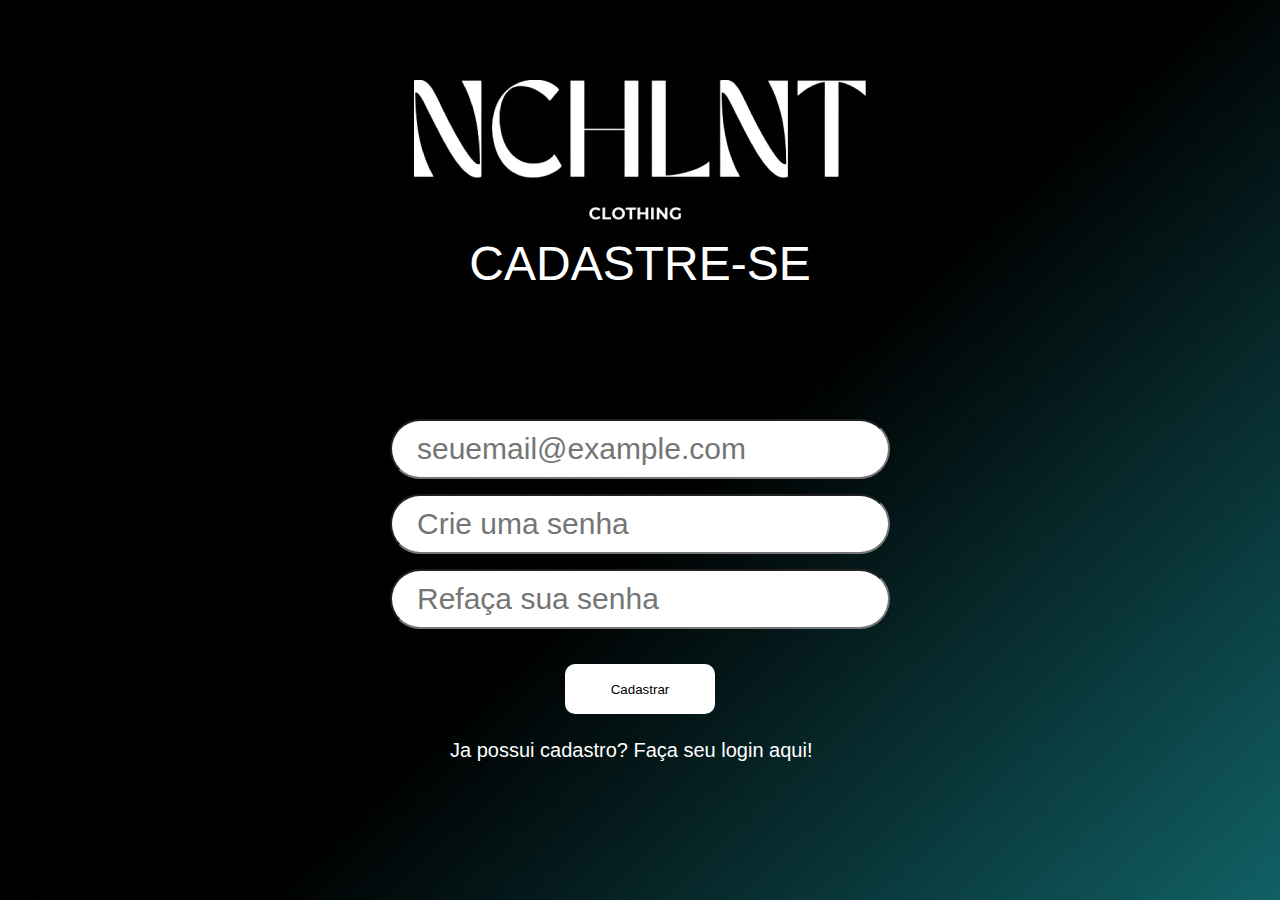
==== cadastro.html @ f1149b91 "." ====
<!DOCTYPE html>
<html lang="pt-br">
<head>
    <meta charset="UTF-8">
    <meta name="viewport" content="width=device-width, initial-scale=1.0">
    <link rel="stylesheet" href="css/cadastro.css">
    <title>NCHLNT</title>
</head>
<body>
 
    <img class="logo" src="img/logocadastro.png">
    <p class="title">CADASTRE-SE</p>
    <section class="cd">

        <div class="form">
           
            
                <input type="text" class="textarea"  placeholder="seuemail@example.com"></input>
                <input type="text" class="textarea"  placeholder="Crie uma senha"></input>
                <input type="text" class="textarea"  placeholder="Refaça sua senha"></input>

    

            <button class="button"><p>Cadastrar</p></button>

        </div>

        <a href="login.html" class="subtitle"> Ja possui cadastro? Faça seu login aqui! </a>
   
    </section>
</body>
</html>
---- css/cadastro.css ----
html {
    min-height: 100%;
    margin: 0;
}

body {
    font-family: Arial, sans-serif;
    background-image: url('../img/fundo.png');
    background-repeat: no-repeat;
    background-size: cover; 
    color: #fff;
    margin: 0;
    padding: 0;
    overflow-x: hidden;
    display: flex;
    flex-direction: column;
    align-items: center; 
}

.logo {
    margin-top: 5rem;
    max-width: 100%; 
    height: auto; 
}

.title {
    text-align: center; 
    font-size: 3rem;
    margin-top: 1rem; 
}

.cd {
    width: 100%;
    max-width: 500px; 
    margin: 5rem auto; 
}

.form {
    display: flex;
    flex-direction: column;
    align-items: center;
    width: 100%;
    height: 320px;
}

.textarea {
    width: 100%;
    max-width: 600px; 
    height: 60px;
    font-size: 1.875rem; 
    padding: 10px 25px;
    margin-bottom: 15px;
    border-radius: 30px;
    box-sizing: border-box; 
}

.button {
    width: 150px;
    height: 50px;
    margin-top: 20px;
    border-radius: 10px;
    background-color: #fff  ; 
    color: #000000; 
    border: none; 
    cursor: pointer; 
}

.subtitle {
    text-decoration: none;
    color: #fff;
    font-size: 1.25rem; 
    margin-left: 60px;
}


@media (max-width: 600px) {
    .title {
        font-size: 2rem; 
    }

    .cd {
        margin: 5rem 20px; 
    }

    .textarea {
        font-size: 1rem; 
    }

    .button {
        width: 100px; 
    }

    .subtitle {
        font-size: 1rem;
    }
}
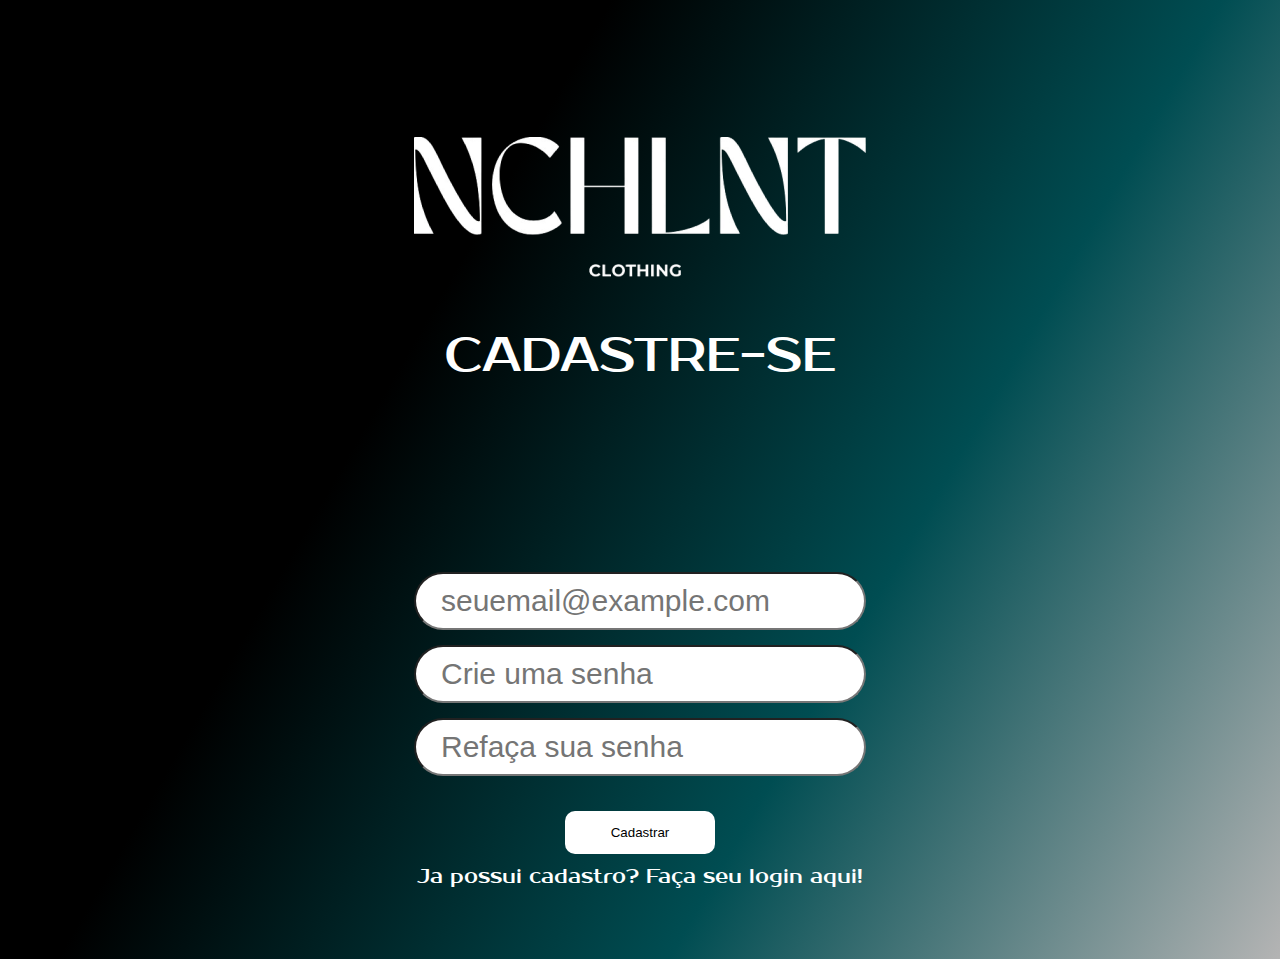
==== commit 9a2dbfac: "." ====
--- a/cadastro.html
+++ b/cadastro.html
@@ -3,30 +3,27 @@
 <head>
     <meta charset="UTF-8">
     <meta name="viewport" content="width=device-width, initial-scale=1.0">
-    <link rel="stylesheet" href="css/cadastro.css">
+    <link rel="stylesheet" href="css/login.css">
     <title>NCHLNT</title>
 </head>
 <body>
- 
-    <img class="logo" src="img/logocadastro.png">
-    <p class="title">CADASTRE-SE</p>
-    <section class="cd">
+    <section class="login">
+        <div class="logoLogin">
+            <img src="img/logocadastro.png">
+            <p class="title">CADASTRE-SE</p>
+        </div>
 
         <div class="form">
            
-            
-                <input type="text" class="textarea"  placeholder="seuemail@example.com"></input>
-                <input type="text" class="textarea"  placeholder="Crie uma senha"></input>
-                <input type="text" class="textarea"  placeholder="Refaça sua senha"></input>
-
-    
+            <input type="text" class="textarea"  placeholder="seuemail@example.com"></input>
+            <input type="text" class="textarea"  placeholder="Crie uma senha"></input>
+            <input type="text" class="textarea"  placeholder="Refaça sua senha"></input>
 
             <button class="button"><p>Cadastrar</p></button>
 
+            <a href="login.html" class="subtitle"> Ja possui cadastro? Faça seu login aqui! </a>
+        
         </div>
-
-        <a href="login.html" class="subtitle"> Ja possui cadastro? Faça seu login aqui! </a>
-   
     </section>
 </body>
 </html>--- a/css/login.css
+++ b/css/login.css
@@ -0,0 +1,118 @@
+@import url('https://fonts.googleapis.com/css2?family=Prosto+One&display=swap');
+
+html {
+    min-height: 100%;
+    margin: 0;
+    font-family: "Prosto One", sans-serif;
+    font-weight: 400;
+    font-style: normal;
+}
+
+body {
+    background: linear-gradient(120deg, #000, #000, #004D52, #B4B4B4);
+    background-repeat: no-repeat;
+    color: #fff;
+    margin: 0;
+    padding: 0;
+    display: flex;
+    flex-direction: column;
+    align-items: center;
+    justify-content: center;
+}
+.login{
+    display: flex;
+    height: 959px;
+    flex-direction: column;
+    justify-content: center;
+    align-items: center;
+    justify-content: space-evenly;
+}
+
+.logoLogin{
+    display: flex;
+    flex-direction: column;
+    justify-content: center;
+    align-items: center;
+    max-width: 100%; 
+    height: auto;
+}
+
+.title{
+    text-align: center;
+    font-size: 3rem; 
+}
+
+.cd {
+    width: 100%;
+    
+    max-width: 500px; 
+    margin: 4rem auto; 
+}
+
+.form {
+    
+    display: flex;
+    flex-direction: column;
+    align-items: center;
+    width: 100%;
+    height: 250px;
+}
+
+.textarea {
+    width: 100%;
+    max-width: 600px; 
+    height: 60px;
+    font-size: 1.875rem; 
+    padding: 10px 25px;
+    margin-bottom: 15px;
+    border-radius: 30px;
+    box-sizing: border-box; 
+}
+
+.button {
+    width: 150px;
+    height: 50px;
+    margin-top: 20px;
+    border-radius: 10px;
+    background-color: #fff  ; 
+    color: #000000; 
+    border: none; 
+    cursor: pointer; 
+}
+
+.subtitle {
+    margin-top: 10px;
+    text-decoration: none;
+    color: #fff;
+    font-size: 1.25rem; 
+}
+
+
+@media (max-width: 600px) {
+    .title {
+        font-size: 3rem; 
+    }
+
+    .cd {
+        margin: 5rem 20px; 
+
+    }
+
+    .textarea {
+        font-size: 1.5rem; 
+    }
+
+    .button {
+        width: 100px; 
+    }
+
+    .subtitle {
+        font-size: 1rem;
+
+    }
+    .form {
+        width: 80%;
+        height: 250px;
+    }
+
+}
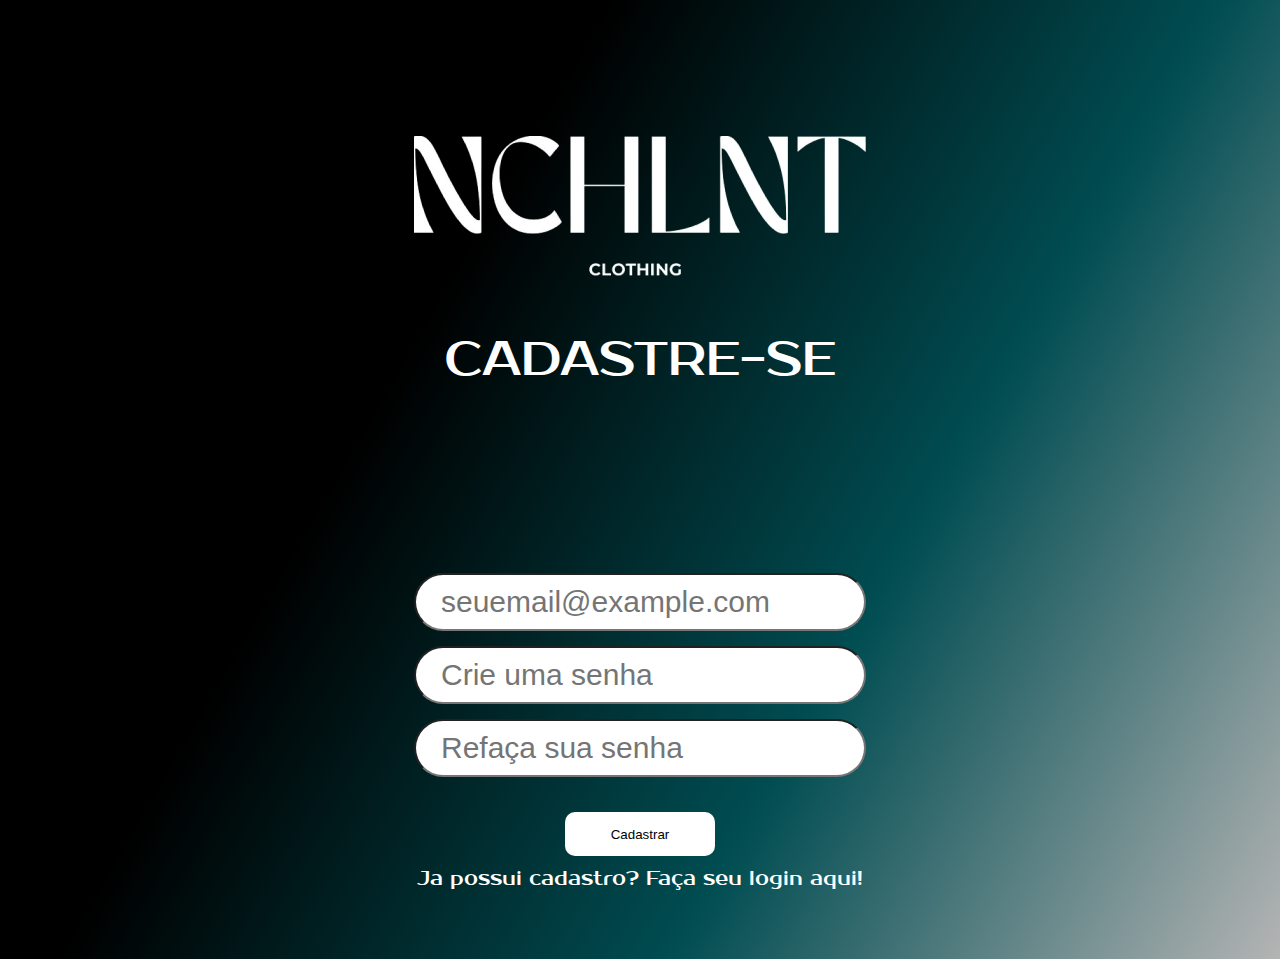
==== commit 7f108f14: "." ====
--- a/cadastro.html
+++ b/cadastro.html
@@ -9,7 +9,7 @@
 <body>
     <section class="login">
         <div class="logoLogin">
-            <img src="img/logocadastro.png">
+            <a href="index.html"><img src="img/logocadastro.png"></a>
             <p class="title">CADASTRE-SE</p>
         </div>
 
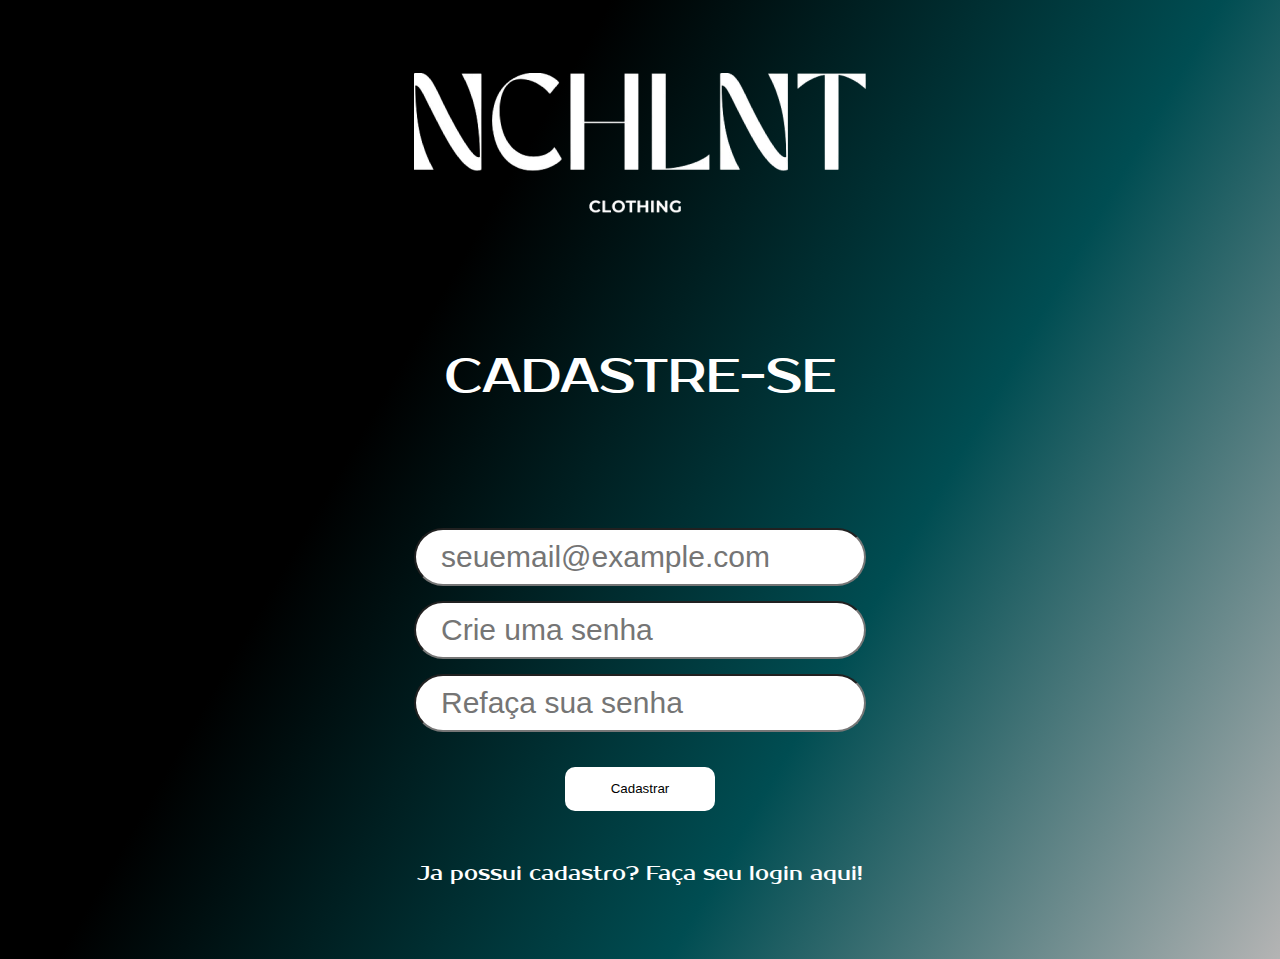
==== commit 2c80c297: "." ====
--- a/cadastro.html
+++ b/cadastro.html
@@ -21,9 +21,10 @@
 
             <button class="button"><p>Cadastrar</p></button>
 
-            <a href="login.html" class="subtitle"> Ja possui cadastro? Faça seu login aqui! </a>
+           
         
         </div>
+        <a href="login.html" class="subtitle"> Ja possui cadastro? Faça seu login aqui! </a>
     </section>
 </body>
 </html>--- a/css/login.css
+++ b/css/login.css
@@ -1,6 +1,6 @@
-@import url('https://fonts.googleapis.com/css2?family=Prosto+One&display=swap');
+@import url('https://fonts.googleapis.com/css2?family=Prosto+One&display=swap&#39');
 
-html {
+html{
     min-height: 100%;
     margin: 0;
     font-family: "Prosto One", sans-serif;
@@ -33,24 +33,25 @@
     flex-direction: column;
     justify-content: center;
     align-items: center;
-    max-width: 100%; 
+    max-width: 100%;
     height: auto;
+}
+.logoLogin img{
+    margin-bottom:80px ;
 }
 
 .title{
     text-align: center;
-    font-size: 3rem; 
+    font-size: 3rem;
 }
 
 .cd {
     width: 100%;
-    
-    max-width: 500px; 
-    margin: 4rem auto; 
+    max-width: 500px;
+    margin: 4rem auto;
 }
 
 .form {
-    
     display: flex;
     flex-direction: column;
     align-items: center;
@@ -60,13 +61,13 @@
 
 .textarea {
     width: 100%;
-    max-width: 600px; 
+    max-width: 600px;
     height: 60px;
-    font-size: 1.875rem; 
+    font-size: 1.875rem;
     padding: 10px 25px;
     margin-bottom: 15px;
     border-radius: 30px;
-    box-sizing: border-box; 
+    box-sizing: border-box;
 }
 
 .button {
@@ -74,36 +75,36 @@
     height: 50px;
     margin-top: 20px;
     border-radius: 10px;
-    background-color: #fff  ; 
-    color: #000000; 
-    border: none; 
-    cursor: pointer; 
+    background-color: #fff  ;
+    color: #000000;
+    border: none;
+    cursor: pointer;
 }
 
 .subtitle {
     margin-top: 10px;
     text-decoration: none;
     color: #fff;
-    font-size: 1.25rem; 
+    font-size: 1.25rem;
 }
 
 
 @media (max-width: 600px) {
     .title {
-        font-size: 3rem; 
+        font-size: 3rem;
     }
 
     .cd {
-        margin: 5rem 20px; 
+        margin: 5rem 20px;
 
     }
 
     .textarea {
-        font-size: 1.5rem; 
+        font-size: 1.5rem;
     }
 
     .button {
-        width: 100px; 
+        width: 100px;
     }
 
     .subtitle {
@@ -113,6 +114,19 @@
     .form {
         width: 80%;
         height: 250px;
+        align-items: center;
+        justify-content: center;
     }
-
-}
+    .logoLogin img{
+        width: 276px;
+        height: 90px;
+    }
+    .textarea {
+        font-size: 1.2rem;
+    }
+    .subtitle{
+        align-self: center;
+        align-items: center;
+        justify-content: center;
+    }
+}